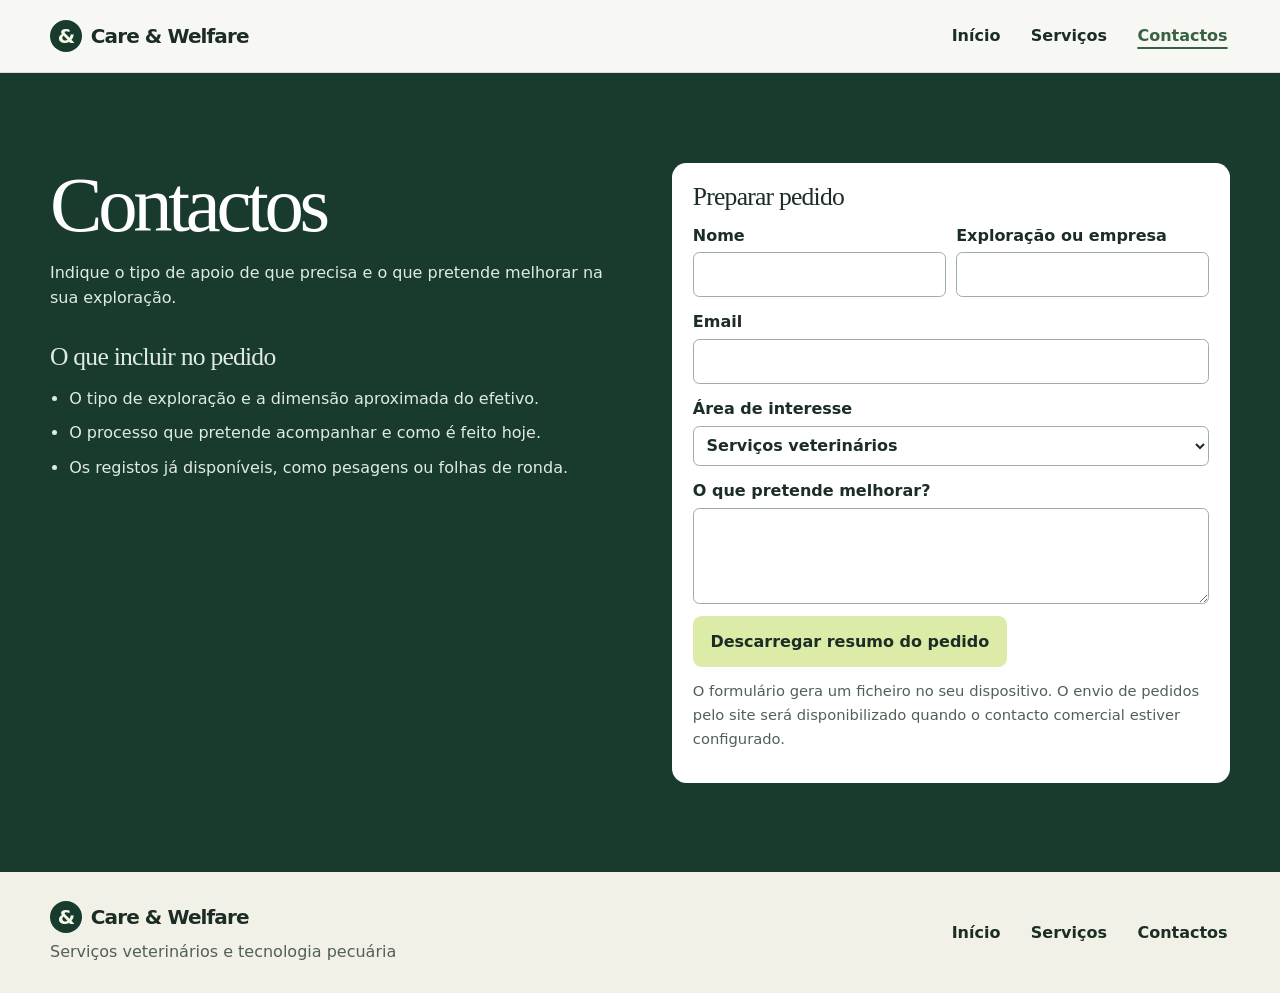
==== contactos.html @ 0b95d25b "Add files via upload" ====
<!doctype html>
<html lang="pt-PT">
<head>
<meta charset="utf-8">
<meta name="viewport" content="width=device-width,initial-scale=1">
<meta name="description" content="Prepare um pedido de contacto para a equipa da Care &amp; Welfare.">
<title>Contactos | Care &amp; Welfare</title>
<link rel="stylesheet" href="styles.css">
<script src="request.js" defer></script>
</head>
<body>
<a class="skip" href="#conteudo">Saltar para o conteúdo</a>
<header><div class="shell"><a class="brand" href="index.html"><i aria-hidden="true">&amp;</i>Care &amp; Welfare</a><nav aria-label="Navegação principal"><a href="index.html">Início</a>
<a href="servicos.html">Serviços</a>
<a href="contactos.html" aria-current="page">Contactos</a></nav></div></header>
<main id="conteudo"><section id="contacto" class="contact"><div class="shell split"><div><h1>Contactos</h1><p>Indique o tipo de apoio de que precisa e o que pretende melhorar na sua exploração.</p><div class="contact-guide"><h2>O que incluir no pedido</h2><ul><li>O tipo de exploração e a dimensão aproximada do efetivo.</li><li>O processo que pretende acompanhar e como é feito hoje.</li><li>Os registos já disponíveis, como pesagens ou folhas de ronda.</li></ul></div></div><form id="request"><h2>Preparar pedido</h2><div class="two"><label>Nome<input name="nome" autocomplete="name" required></label><label>Exploração ou empresa<input name="empresa" autocomplete="organization" required></label></div><label>Email<input name="email" type="email" autocomplete="email" required></label><label>Área de interesse<select name="area"><option>Serviços veterinários</option><option>Digitalização de processos</option><option>Análise de dados e IA</option><option>Várias áreas</option></select></label><label>O que pretende melhorar?<textarea name="objetivo" rows="3" required></textarea></label><button class="button" type="submit">Descarregar resumo do pedido</button><p>O formulário gera um ficheiro no seu dispositivo. O envio de pedidos pelo site será disponibilizado quando o contacto comercial estiver configurado.</p><p id="request-status" role="status"></p></form></div></section>
</main>
<footer><div class="shell"><div><a class="brand" href="index.html"><i aria-hidden="true">&amp;</i>Care &amp; Welfare</a><p>Serviços veterinários e tecnologia pecuária</p></div><nav aria-label="Navegação no rodapé"><a href="index.html">Início</a><a href="servicos.html">Serviços</a><a href="contactos.html">Contactos</a></nav></div></footer>
</body>
</html>
---- styles.css ----
:root{--ink:#182d23;--forest:#17362a;--green:#aee382;--paper:#f7f8f3;--line:#d9e1d7;--muted:#4d6257}*{box-sizing:border-box}html{scroll-behavior:smooth;scroll-padding:6rem}body{margin:0;background:var(--paper);color:var(--ink);font:1rem/1.6 system-ui,sans-serif}a{color:inherit}a:focus-visible,button:focus-visible,summary:focus-visible,input:focus-visible,textarea:focus-visible,select:focus-visible{outline:3px solid #548337;outline-offset:4px}.shell{width:min(1180px,calc(100% - 44px));margin:auto}header{position:sticky;top:0;z-index:2;background:#f7f8f3f5;border-bottom:1px solid var(--line);backdrop-filter:blur(12px)}header .shell,footer .shell{display:flex;align-items:center;justify-content:space-between;gap:1.2rem;padding:1rem 0}.brand{display:inline-flex;align-items:center;gap:.55rem;font-size:1.25rem;font-weight:800;letter-spacing:-.045em;text-decoration:none;white-space:nowrap}.brand i{display:grid;place-items:center;background:var(--green);border-radius:50%;width:32px;height:32px;color:var(--ink);font-style:normal}nav{display:flex;gap:clamp(.7rem,2vw,1.8rem);flex-wrap:wrap}nav a{text-decoration:none;font-weight:600}.button{display:inline-flex;align-items:center;justify-content:center;border:0;border-radius:.55rem;padding:.8rem 1.1rem;background:var(--green);color:var(--ink);text-decoration:none;font:inherit;font-weight:760;cursor:pointer}.secondary{background:transparent;border:1px solid #8aa798;color:inherit}.hero{background:radial-gradient(ellipse at 92% 5%,#386648,transparent 65%),var(--forest);color:white;padding:clamp(3.5rem,8vw,7.5rem) 0}.split{display:grid;grid-template-columns:1fr 1fr;align-items:center;gap:clamp(2rem,5vw,5rem)}h1,h2,h3,p{margin:0}h1,h2,h3{line-height:1.06;letter-spacing:-.045em}h1{font-size:clamp(2.9rem,6.15vw,6rem);max-width:12ch}h2{font-size:clamp(2.2rem,4.5vw,4rem)}h3{font-size:1.45rem}p{margin-top:.85rem}.hero p{max-width:48ch;color:#e0ebe0;font-size:1.1rem}.eyebrow{display:block;text-transform:uppercase;font-size:.88rem;font-weight:780;letter-spacing:.105em;margin-bottom:.8rem}.hero .eyebrow{color:var(--green)}.actions{display:flex;flex-wrap:wrap;gap:.75rem;margin-top:1.6rem}.demo{background:#fcfdf9;color:var(--ink);border-radius:1rem;overflow:hidden;box-shadow:0 24px 65px #081b1259}.demo-top{padding:1.1rem 1.2rem;display:flex;justify-content:space-between;gap:.5rem;border-bottom:1px solid var(--line);font-weight:750}.demo-top span{font-size:.88rem;color:var(--muted)}.demo-main{padding:1.15rem}.switches{display:flex;flex-wrap:wrap;gap:.45rem;margin-bottom:1.1rem}.switches button{font:inherit;font-size:.88rem;font-weight:700;cursor:pointer;border:1px solid var(--line);border-radius:2rem;padding:.4rem .7rem;background:white;color:inherit}.switches [aria-pressed=true]{background:var(--forest);color:white;border-color:var(--forest)}.metrics{display:grid;grid-template-columns:repeat(2,1fr);gap:.6rem}.metric{background:#edf3e8;border-radius:.65rem;padding:.85rem}.metric strong{display:block;font-size:clamp(1.35rem,3vw,2.2rem);line-height:1.15;letter-spacing:-.035em}.metric span{font-size:.88rem}.rows{list-style:none;padding:0;margin:.85rem 0 0}.rows li{display:flex;justify-content:space-between;gap:.65rem;border-top:1px solid var(--line);padding:.65rem 0;font-size:.92rem}.rows b{white-space:nowrap;color:#375c2a}section{padding:clamp(3rem,7vw,6rem) 0}.lede{max-width:60ch;color:var(--muted);font-size:1.12rem}.cards{display:grid;grid-template-columns:repeat(3,1fr);gap:1rem;margin-top:2rem}.card{background:white;border:1px solid var(--line);border-radius:.8rem;padding:1.6rem}.card p,.card li{color:var(--muted)}.card ul{padding-left:1.2rem;margin:1rem 0 0}.card li+li{margin-top:.45rem}.card small{display:inline-block;color:#345927;background:#e8f2df;font-size:.88rem;font-weight:750;padding:.25rem .6rem;border-radius:.35rem;margin-bottom:1.1rem}.scenarios{background:#e6eee3}.cases{display:grid;gap:1rem}.cases article{border-top:1px solid #a8b7a7;padding-top:1rem}.cases p{color:var(--muted)}.steps{padding:0;list-style:none;counter-reset:step}.steps li{counter-increment:step}.steps li::before{content:counter(step);display:grid;place-items:center;border-radius:50%;background:#e0f3d4;width:2.2rem;height:2.2rem;margin-bottom:.9rem;font-weight:800}.faq{align-items:start}details{border-top:1px solid var(--line);padding:.9rem 0}details:last-child{border-bottom:1px solid var(--line)}summary{font-weight:750;cursor:pointer}details p{color:var(--muted)}.contact{background:var(--forest);color:white}.contact p{color:#e0ebe0}.contact form{background:white;color:var(--ink);border-radius:.9rem;padding:1.3rem;display:grid;gap:.75rem}.contact form p{color:var(--muted);margin:0;font-size:.92rem}label{display:grid;gap:.25rem;font-weight:650}input,textarea,select{width:100%;font:inherit;border:1px solid #9eafa1;border-radius:.4rem;padding:.55rem;color:var(--ink);background:white}textarea{resize:vertical}.two{display:grid;grid-template-columns:1fr 1fr;gap:.65rem}footer a{text-decoration:none}footer small{font-size:.88rem}@media(max-width:790px){.split,.cards{grid-template-columns:1fr}header .shell{flex-wrap:wrap}header .button{display:none}header nav{font-size:.93rem}.hero h1{max-width:15ch}.card{padding:1.2rem}}@media(max-width:410px){.two{grid-template-columns:1fr}.shell{width:calc(100% - 30px)}footer .shell{align-items:start;flex-direction:column}}
nav a[aria-current="page"]{text-decoration:underline;text-underline-offset:.4rem;text-decoration-thickness:2px}
.page-intro{background:var(--forest);color:white}
.page-intro .lede{color:#e0ebe0}
.contact form .button{justify-self:start}

/* Shared layout and page-specific styles */
:root{--ink:#1b2d24;--forest:#183b2e;--green:#dceba7;--paper:#faf9f4;--line:#dcded2;--muted:#516055}
body{font-family:system-ui,sans-serif}
h1,h2{font-family:Georgia,serif;font-weight:500;letter-spacing:-.055em}
h1{max-width:17ch}
header .shell{min-height:72px}
nav a{padding:.45rem .15rem}
nav a:hover,nav a[aria-current="page"]{color:#386043}
.brand i{background:var(--forest);color:#f7f9e8}
.skip{position:fixed;left:1rem;top:1rem;z-index:5;transform:translateY(-200%);background:white;padding:.65rem 1rem}
.skip:focus{transform:none}
.masthead{color:#fff;background:#183b2e;min-height:min(690px,76svh);display:grid;align-items:center}
.masthead-inner h1{max-width:13ch}
.masthead-inner p:not(.eyebrow){max-width:40ch;font-size:1.16rem;color:#f4f5e8}
.masthead .eyebrow{color:var(--green)}
.masthead .secondary{border-color:#e1e6d4}
.offer-list{display:grid;grid-template-columns:repeat(3,1fr);gap:2rem;margin-top:2.5rem}
.offer-list article{border-top:1px solid #aeb8a8;padding-top:1.3rem}
.offer-list p{color:var(--muted)}
.offer-list a{display:inline-block;margin-top:1.25rem;font-weight:750;text-underline-offset:.25rem}
.demo-section{background:#edf1e5}
.demo{box-shadow:0 15px 45px #23403120;border:1px solid #d6dfce}
.closing{background:#e1ebc6}
.services h1{max-width:22ch}
.service-note{border-top:1px solid var(--line);padding-top:1rem}
.service-note strong{display:block;color:var(--ink);margin-bottom:.35rem}
.contact .split{align-items:start}
.contact-guide{margin-top:2rem;color:#e0ebe0}
.contact h2{font-size:1.6rem;letter-spacing:-.03em}
.contact-guide ul{padding-left:1.2rem}
.contact-guide li+li{margin-top:.55rem}
footer{background:#f1f1e8}
footer .shell{padding-block:1.8rem}
footer p{margin-top:.35rem;color:var(--muted)}
@media(max-width:790px){.offer-list{grid-template-columns:1fr;gap:1.5rem}.masthead{min-height:0}.masthead-inner h1{max-width:16ch}footer .shell{flex-wrap:wrap}}
@media(prefers-reduced-motion:reduce){html{scroll-behavior:auto}}
.masthead{background-image:linear-gradient(90deg,#10271eeb 0%,#11291ed9 25%,#142d2177 58%,#142d2133 100%),url("campo.jpg");background-position:center,center 56%;background-size:cover}
@media(max-width:790px){.masthead{background-image:linear-gradient(90deg,#10271ee8,#10271e88),url("campo.jpg");background-position:center,62% 50%}}
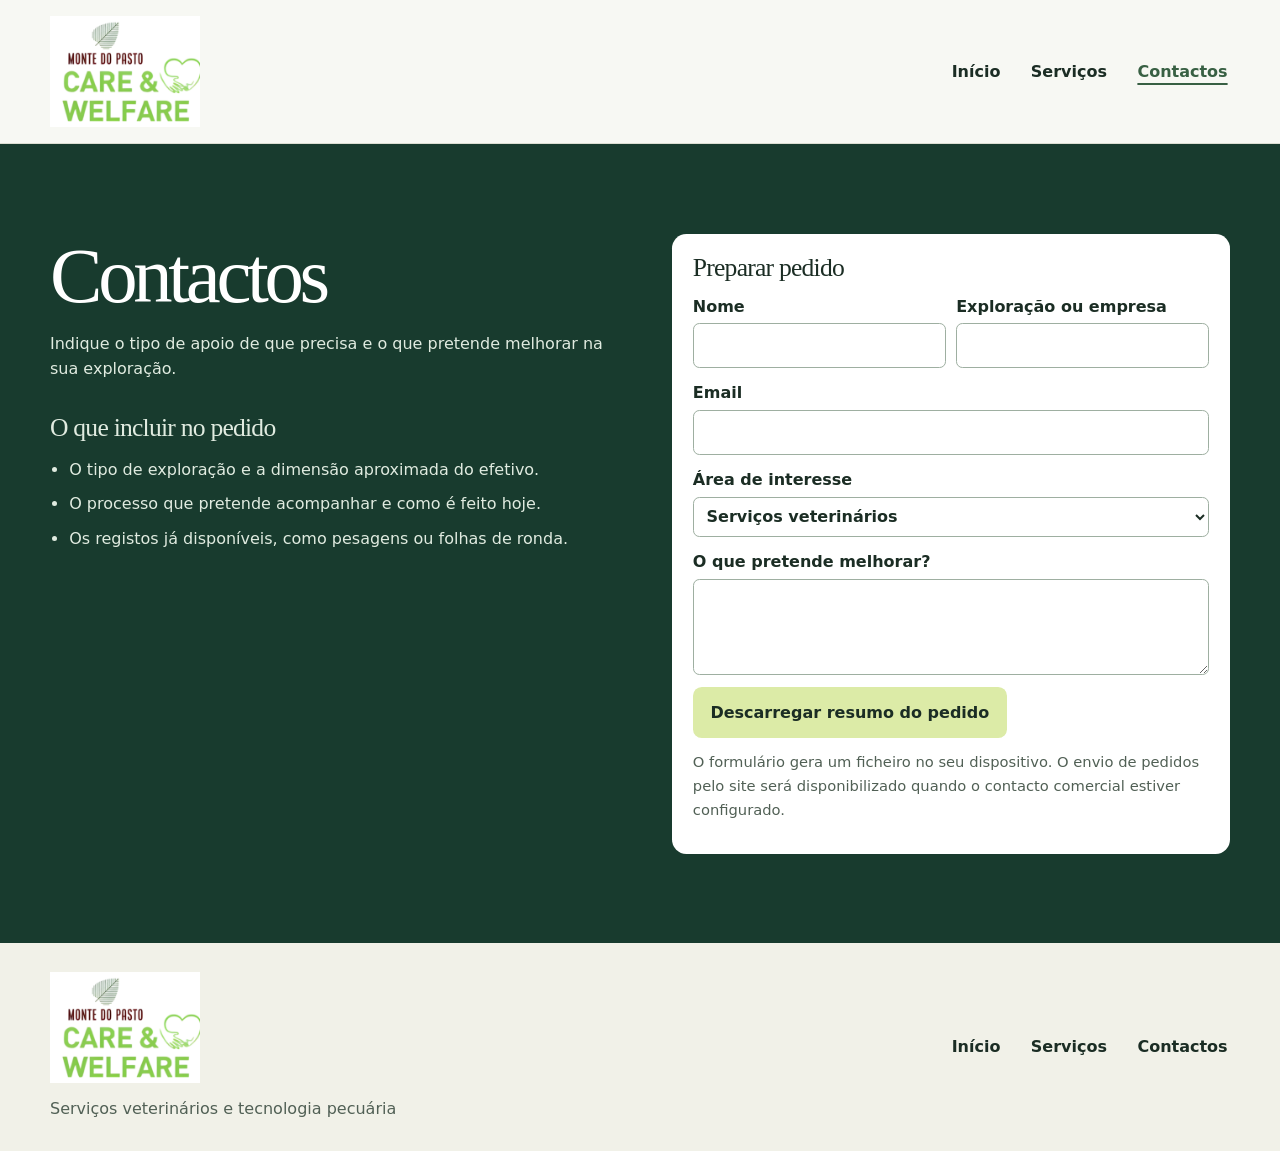
==== commit 818759d4: "Add files via upload" ====
--- a/contactos.html
+++ b/contactos.html
@@ -10,11 +10,11 @@
 </head>
 <body>
 <a class="skip" href="#conteudo">Saltar para o conteúdo</a>
-<header><div class="shell"><a class="brand" href="index.html"><i aria-hidden="true">&amp;</i>Care &amp; Welfare</a><nav aria-label="Navegação principal"><a href="index.html">Início</a>
+<header><div class="shell"><a class="brand" href="index.html"><span class="official-logo"><img src="carewelfare.png" alt="Care &amp; Welfare" width="500" height="500"></span></a><nav aria-label="Navegação principal"><a href="index.html">Início</a>
 <a href="servicos.html">Serviços</a>
 <a href="contactos.html" aria-current="page">Contactos</a></nav></div></header>
 <main id="conteudo"><section id="contacto" class="contact"><div class="shell split"><div><h1>Contactos</h1><p>Indique o tipo de apoio de que precisa e o que pretende melhorar na sua exploração.</p><div class="contact-guide"><h2>O que incluir no pedido</h2><ul><li>O tipo de exploração e a dimensão aproximada do efetivo.</li><li>O processo que pretende acompanhar e como é feito hoje.</li><li>Os registos já disponíveis, como pesagens ou folhas de ronda.</li></ul></div></div><form id="request"><h2>Preparar pedido</h2><div class="two"><label>Nome<input name="nome" autocomplete="name" required></label><label>Exploração ou empresa<input name="empresa" autocomplete="organization" required></label></div><label>Email<input name="email" type="email" autocomplete="email" required></label><label>Área de interesse<select name="area"><option>Serviços veterinários</option><option>Digitalização de processos</option><option>Análise de dados e IA</option><option>Várias áreas</option></select></label><label>O que pretende melhorar?<textarea name="objetivo" rows="3" required></textarea></label><button class="button" type="submit">Descarregar resumo do pedido</button><p>O formulário gera um ficheiro no seu dispositivo. O envio de pedidos pelo site será disponibilizado quando o contacto comercial estiver configurado.</p><p id="request-status" role="status"></p></form></div></section>
 </main>
-<footer><div class="shell"><div><a class="brand" href="index.html"><i aria-hidden="true">&amp;</i>Care &amp; Welfare</a><p>Serviços veterinários e tecnologia pecuária</p></div><nav aria-label="Navegação no rodapé"><a href="index.html">Início</a><a href="servicos.html">Serviços</a><a href="contactos.html">Contactos</a></nav></div></footer>
+<footer><div class="shell"><div><a class="brand" href="index.html"><span class="official-logo"><img src="carewelfare.png" alt="Care &amp; Welfare" width="500" height="500"></span></a><p>Serviços veterinários e tecnologia pecuária</p></div><nav aria-label="Navegação no rodapé"><a href="index.html">Início</a><a href="servicos.html">Serviços</a><a href="contactos.html">Contactos</a></nav></div></footer>
 </body>
 </html>
--- a/styles.css
+++ b/styles.css
@@ -42,3 +42,5 @@
 @media(prefers-reduced-motion:reduce){html{scroll-behavior:auto}}
 .masthead{background-image:linear-gradient(90deg,#10271eeb 0%,#11291ed9 25%,#142d2177 58%,#142d2133 100%),url("campo.jpg");background-position:center,center 56%;background-size:cover}
 @media(max-width:790px){.masthead{background-image:linear-gradient(90deg,#10271ee8,#10271e88),url("campo.jpg");background-position:center,62% 50%}}
+.official-logo{display:block;position:relative;overflow:hidden;width:150px;height:111px;background:white}
+.official-logo img{position:absolute;width:210px;height:210px;max-width:none;top:-43px;left:-29px}
